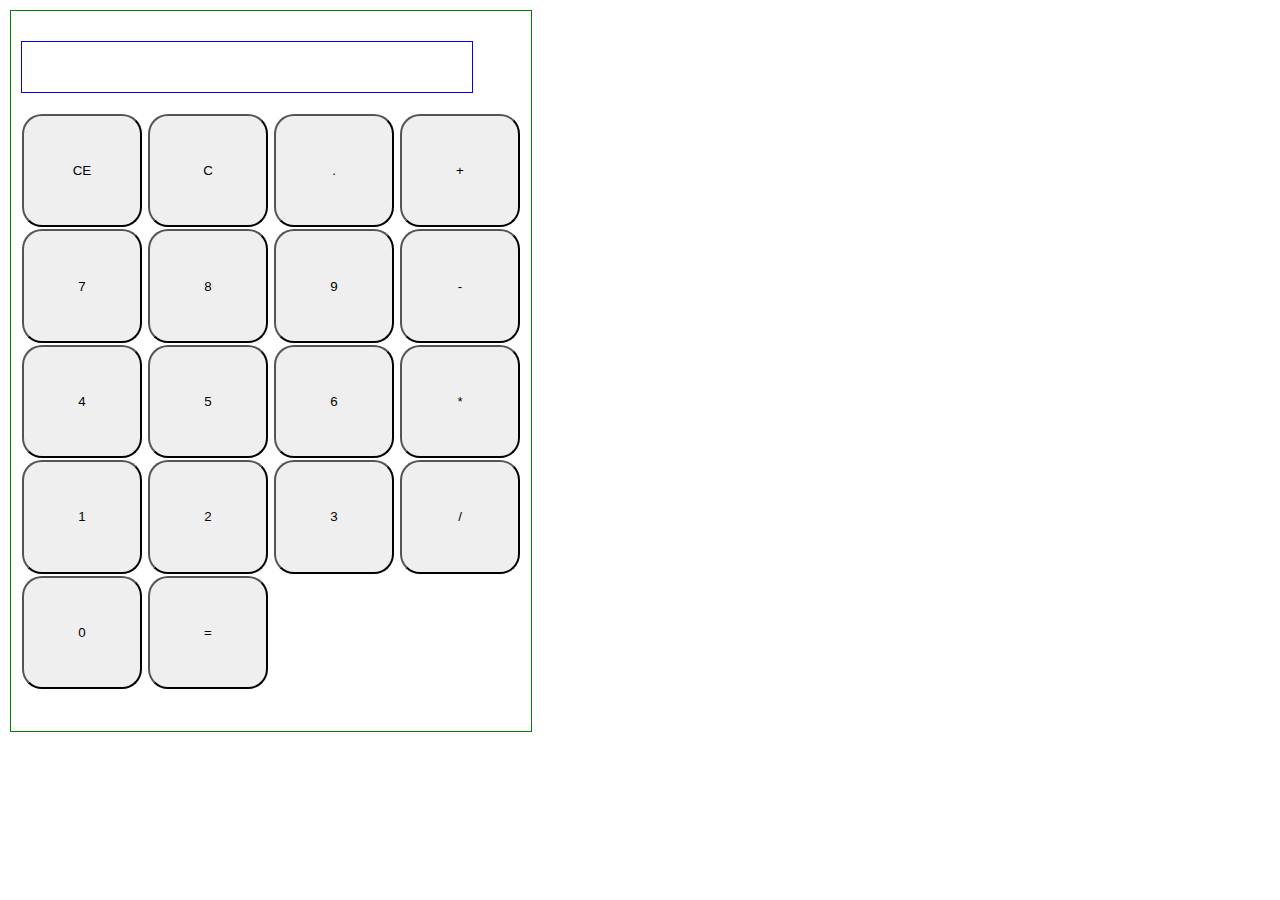
==== calculator/index.html @ 4e82e8b1 "fix text field allowed symbols" ====
<!DOCTYPE html>
<html lang="en">
<head>
    <meta charset="UTF-8">
    <meta name="viewport" content="width=device-width, initial-scale=1.0">
    <meta http-equiv="X-UA-Compatible" content="ie=edge">
    <title>Calculator</title>
    <link rel="stylesheet" href="css/main.css">
</head>
<body>
    <div id="calculator">
        <form action="index.html">
            <input type="text" name="screen" id="screen" onkeypress="return /[+-/*()]-?|[0-9]/i.test(event.key)" autocomplete="off">
        </form>
        <!--<div id="screen"></div>-->
        <div id="buttons">
            <button id="clearEntry" value="CE">CE</button>
            <button id="clear" value="C">C</button>
            <button id="point" value=".">.</button>
            <button id="plus" value="+">+</button>
            <button id="seven" value="7">7</button>
            <button id="eight" value="8">8</button>
            <button id="nine" value="9">9</button>
            <button id="minus" value="-">-</button>
            <button id="four" value="4">4</button>
            <button id="five" value="5">5</button>
            <button id="six" value="6">6</button>
            <button id="multiply" value="*">*</button>
            <button id="one" value="1">1</button>
            <button id="two" value="2">2</button>
            <button id="three" value="3">3</button>
            <button id="divide" value="/">/</button>
            <button id="zero" value="0">0</button>
            <button id="equal" value="=">=</button>
        </div>
    </div>

    <script src="js/main.js"></script>
</body>
</html>
---- calculator/css/main.css ----
* {
    margin: 0;
    padding: 0;
}

#calculator {
    margin: 10px;
    width: 500px;
    height: 700px;
    border: 1px solid green;
    padding: 10px;

}

#screen {
    width: 90%;
    height: 50px;
    margin: 20px auto;
    border: 1px solid blue;
}
#buttons {
    height: 100%;
    width: 100%
}

button { 
    width: 24%;
    height: 16.2%;
    border-radius: 20px;
    outline: none;
    margin: 1px;
}
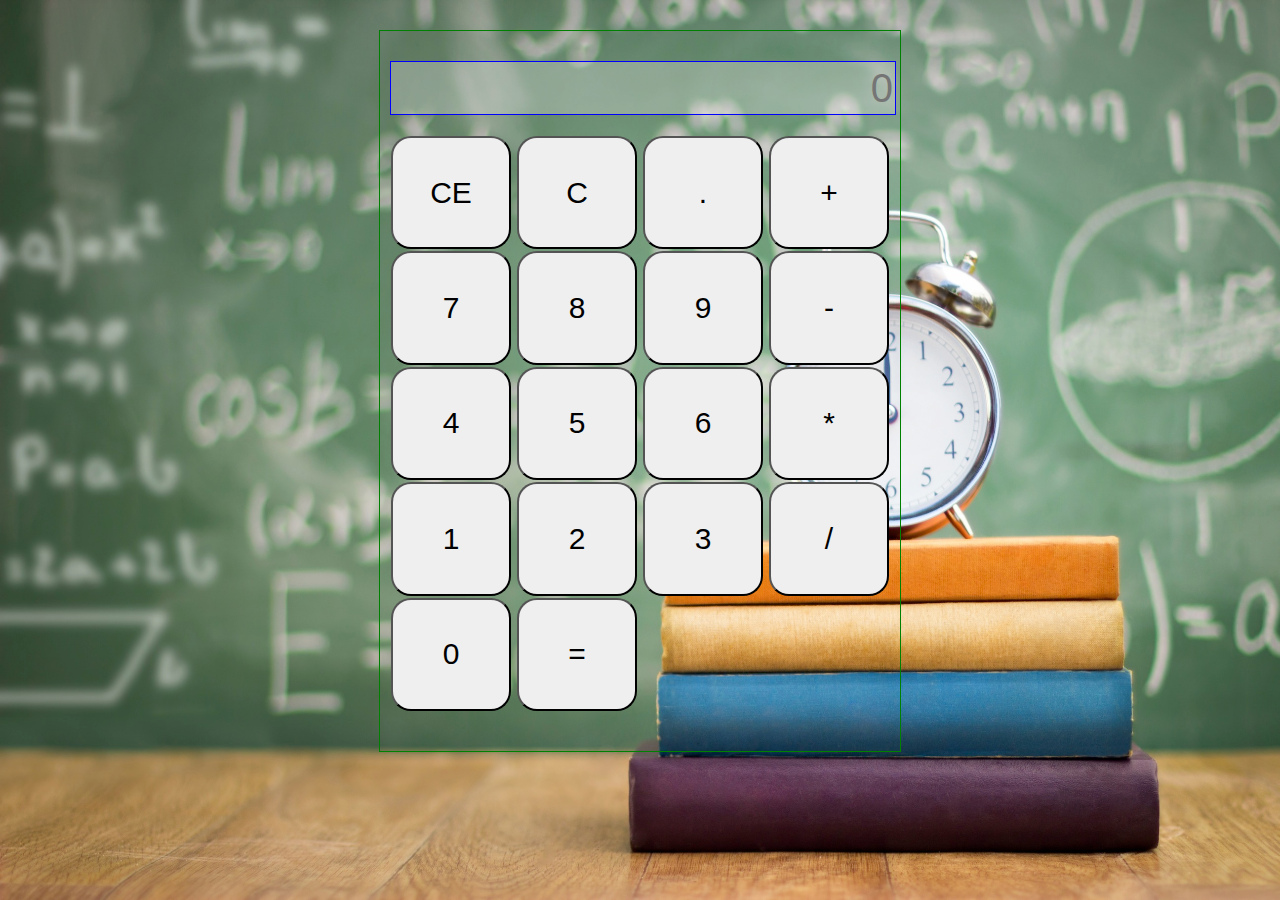
==== commit 364e73ea: "upload calculator functionalities" ====
--- a/calculator/index.html
+++ b/calculator/index.html
@@ -8,31 +8,34 @@
     <link rel="stylesheet" href="css/main.css">
 </head>
 <body>
-    <div id="calculator">
-        <form action="index.html">
-            <input type="text" name="screen" id="screen" onkeypress="return /[+-/*()]-?|[0-9]/i.test(event.key)" autocomplete="off">
-        </form>
-        <!--<div id="screen"></div>-->
-        <div id="buttons">
-            <button id="clearEntry" value="CE">CE</button>
-            <button id="clear" value="C">C</button>
-            <button id="point" value=".">.</button>
-            <button id="plus" value="+">+</button>
-            <button id="seven" value="7">7</button>
-            <button id="eight" value="8">8</button>
-            <button id="nine" value="9">9</button>
-            <button id="minus" value="-">-</button>
-            <button id="four" value="4">4</button>
-            <button id="five" value="5">5</button>
-            <button id="six" value="6">6</button>
-            <button id="multiply" value="*">*</button>
-            <button id="one" value="1">1</button>
-            <button id="two" value="2">2</button>
-            <button id="three" value="3">3</button>
-            <button id="divide" value="/">/</button>
-            <button id="zero" value="0">0</button>
-            <button id="equal" value="=">=</button>
-        </div>
+    <div id="wrapper">
+        <div id="calculator">
+                <form action="index.html" onsubmit="return false;">
+                    <input type="text" name="screen" id="screen" placeholder='0' autocomplete="off" disabled>
+                </form>
+                <!--<div id="screen"></div>-->
+                <div id="buttons">
+                    <button id="clearEntry" value="CE">CE</button>
+                    <button id="clear" value="C">C</button>
+                    <button id="point" value=".">.</button>
+                    <button id="plus" value="+">+</button>
+                    <button id="seven" value="7">7</button>
+                    <button id="eight" value="8">8</button>
+                    <button id="nine" value="9">9</button>
+                    <button id="minus" value="-">-</button>
+                    <button id="four" value="4">4</button>
+                    <button id="five" value="5">5</button>
+                    <button id="six" value="6">6</button>
+                    <button id="multiply" value="*">*</button>
+                    <button id="one" value="1">1</button>
+                    <button id="two" value="2">2</button>
+                    <button id="three" value="3">3</button>
+                    <button id="divide" value="/">/</button>
+                    <button id="zero" value="0">0</button>
+                    <button id="equal" value="=">=</button>
+                </div>
+                <div id="logs"></div>
+            </div>
     </div>
 
     <script src="js/main.js"></script>
--- a/calculator/css/main.css
+++ b/calculator/css/main.css
@@ -1,22 +1,29 @@
-* {
+body {
+    background-image: url('../images/background.jpg');
+    background-size: 100% 100%;
+    background-attachment: fixed;
     margin: 0;
     padding: 0;
 }
 
 #calculator {
-    margin: 10px;
+    position: relative;
+    margin: 30px auto;
     width: 500px;
     height: 700px;
     border: 1px solid green;
     padding: 10px;
-
+    background: inherit;
 }
 
 #screen {
-    width: 90%;
+    width: 100%;
     height: 50px;
     margin: 20px auto;
     border: 1px solid blue;
+    font-size: 40px;
+    text-align: right;
+    caret-color: transparent !important;
 }
 #buttons {
     height: 100%;
@@ -29,4 +36,43 @@
     border-radius: 20px;
     outline: none;
     margin: 1px;
-}+    font-size: 30px;
+}
+
+/*.blurred-box{
+                    position: relative;
+  width: 250px;
+  height: 350px;
+  top: calc(50% - 175px);
+  left: calc(50% - 125px);
+                    background: inherit;
+  border-radius: 2px;
+  overflow: hidden;
+}
+
+.blurred-box:after{
+ content: '';
+ width: 300px;
+ height: 300px;
+ background: inherit; 
+ position: absolute;
+ left: -25px;
+ left position
+ right: 0;
+ top: -25px;  
+ top position 
+ bottom: 0;
+ box-shadow: inset 0 0 0 200px rgba(255,255,255,0.05);
+ filter: blur(10px);
+} 
+.user-login-box{
+  position: relative;
+  margin-top: 50px;
+  text-align: center;
+  z-index: 1;
+}
+.user-login-box > *{
+  display: inline-block;
+  width: 200px;
+}
+*/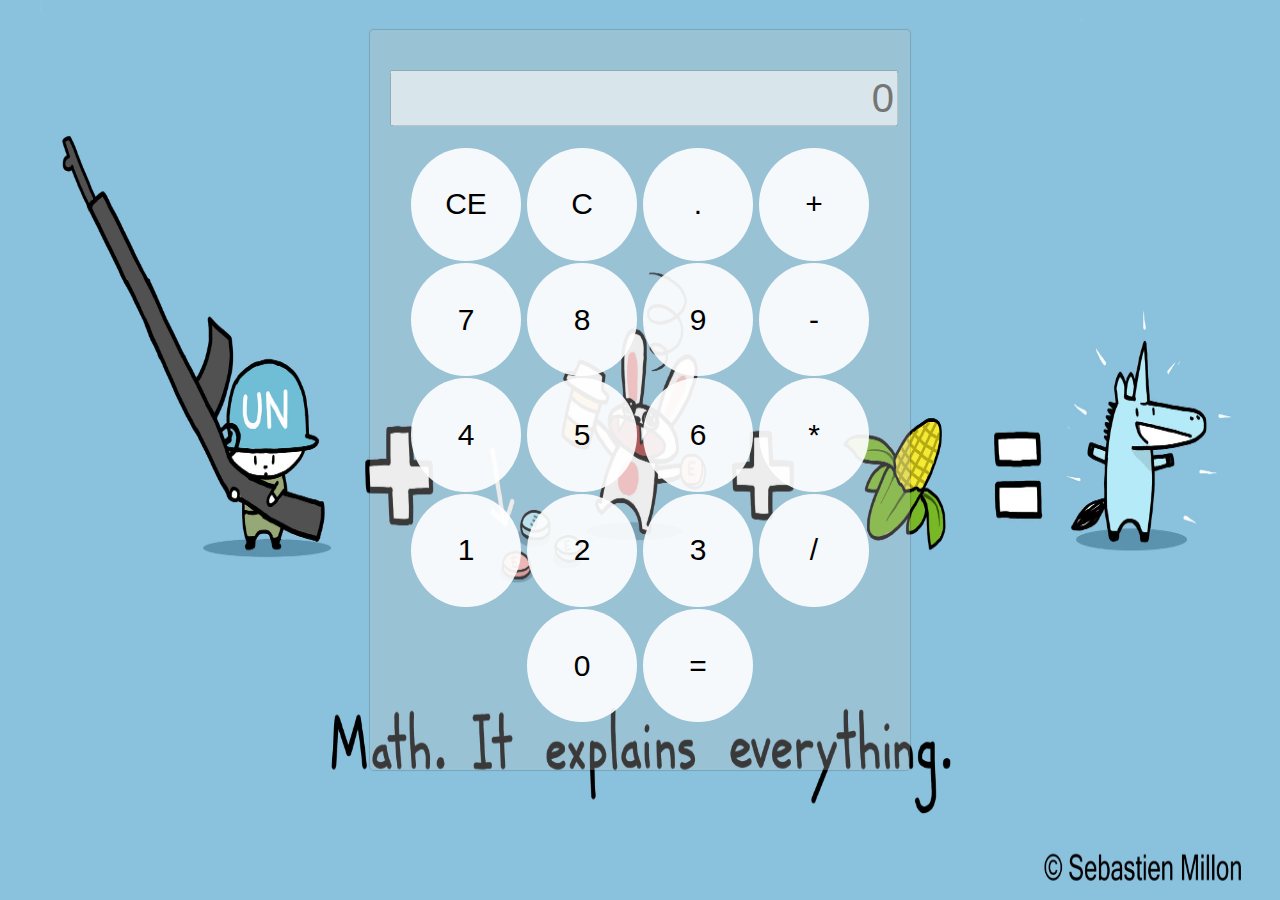
==== commit 46de8425: "upload latest funcionalities" ====
--- a/calculator/index.html
+++ b/calculator/index.html
@@ -6,6 +6,7 @@
     <meta http-equiv="X-UA-Compatible" content="ie=edge">
     <title>Calculator</title>
     <link rel="stylesheet" href="css/main.css">
+    <link rel="stylesheet" href="css/font-monserrat.css">
 </head>
 <body>
     <div id="wrapper">
@@ -37,7 +38,6 @@
                 <div id="logs"></div>
             </div>
     </div>
-
     <script src="js/main.js"></script>
 </body>
 </html>--- a/calculator/css/main.css
+++ b/calculator/css/main.css
@@ -5,22 +5,49 @@
     margin: 0;
     padding: 0;
 }
-
-#calculator {
+#wrapper {
+    margin: 30px auto;
+    text-align: center;
+    color: #FFF;
+    font-weight: bold;
+    text-shadow: 0px 1px 2px rgba(0,0,0,0.25);
+    line-height: 5em;
+    padding: 20px;
     position: relative;
-    margin: 30px auto;
+    height: 5em;
     width: 500px;
     height: 700px;
-    border: 1px solid green;
-    padding: 10px;
-    background: inherit;
+    background: rgba(194, 194, 194, 0.295);
+    box-shadow: 0px 0px 1px 1px rgba(0,0,0,0.15);
+    border-radius: 4px;
+    -webkit-border-radius: 4px;
+    transition: all .3s ease-in-out;
+    -webkit-transition: all .3s ease-in-out;
+    -moz-transition: all .3s ease-in-out;
+    -o-transition: all .3s ease-in-out;
+}
+#wrapper:before {
+    content: '';
+    position: absolute;
+    z-index: -1;
+    height: 100%;
+    top: 0; right: 0; left: 0;
+    filter: blur(2px);
+    -webkit-filter: blur(15px);
+    -moz-filter: blur(15px);
+    -o-filter: blur(15px);
+    -ms-filter: blur(15px);
+}
+#calculator {
+    width: 100%;
+    height: 100%;
+    /*filter: blur(10px); */
 }
 
 #screen {
     width: 100%;
     height: 50px;
     margin: 20px auto;
-    border: 1px solid blue;
     font-size: 40px;
     text-align: right;
     caret-color: transparent !important;
@@ -31,48 +58,27 @@
 }
 
 button { 
-    width: 24%;
+    width: 22%;
     height: 16.2%;
-    border-radius: 20px;
+    border-radius: 50%;
+    background: rgba(255, 255, 255, 0.904);
     outline: none;
     margin: 1px;
     font-size: 30px;
+    border:none;
+}
+button:hover {
+    border: 1px solid #ccc;
+    transition: all 2s ease-in-out;
+    -webkit-transition: all 2s ease-in-out;
+    -moz-transition: all 2s ease-in-out;
+    -o-transition: all 2s ease-in-out;
 }
 
-/*.blurred-box{
-                    position: relative;
-  width: 250px;
-  height: 350px;
-  top: calc(50% - 175px);
-  left: calc(50% - 125px);
-                    background: inherit;
-  border-radius: 2px;
-  overflow: hidden;
-}
+button:active {
+    -webkit-transform: scale(0.9);
+    -moz-transform: scale(0.9);
+    -ms-transform: scale(0.9);
+    -o-transform: scale(0.9);
+  }
 
-.blurred-box:after{
- content: '';
- width: 300px;
- height: 300px;
- background: inherit; 
- position: absolute;
- left: -25px;
- left position
- right: 0;
- top: -25px;  
- top position 
- bottom: 0;
- box-shadow: inset 0 0 0 200px rgba(255,255,255,0.05);
- filter: blur(10px);
-} 
-.user-login-box{
-  position: relative;
-  margin-top: 50px;
-  text-align: center;
-  z-index: 1;
-}
-.user-login-box > *{
-  display: inline-block;
-  width: 200px;
-}
-*/--- a/calculator/css/font-monserrat.css
+++ b/calculator/css/font-monserrat.css
@@ -0,0 +1,40 @@
+/* cyrillic-ext */
+@font-face {
+  font-family: 'Montserrat';
+  font-style: normal;
+  font-weight: 400;
+  src: local('Montserrat Regular'), local('Montserrat-Regular'), url(https://fonts.gstatic.com/s/montserrat/v12/JTUSjIg1_i6t8kCHKm459WRhyzbi.woff2) format('woff2');
+  unicode-range: U+0460-052F, U+1C80-1C88, U+20B4, U+2DE0-2DFF, U+A640-A69F, U+FE2E-FE2F;
+}
+/* cyrillic */
+@font-face {
+  font-family: 'Montserrat';
+  font-style: normal;
+  font-weight: 400;
+  src: local('Montserrat Regular'), local('Montserrat-Regular'), url(https://fonts.gstatic.com/s/montserrat/v12/JTUSjIg1_i6t8kCHKm459W1hyzbi.woff2) format('woff2');
+  unicode-range: U+0400-045F, U+0490-0491, U+04B0-04B1, U+2116;
+}
+/* vietnamese */
+@font-face {
+  font-family: 'Montserrat';
+  font-style: normal;
+  font-weight: 400;
+  src: local('Montserrat Regular'), local('Montserrat-Regular'), url(https://fonts.gstatic.com/s/montserrat/v12/JTUSjIg1_i6t8kCHKm459WZhyzbi.woff2) format('woff2');
+  unicode-range: U+0102-0103, U+0110-0111, U+1EA0-1EF9, U+20AB;
+}
+/* latin-ext */
+@font-face {
+  font-family: 'Montserrat';
+  font-style: normal;
+  font-weight: 400;
+  src: local('Montserrat Regular'), local('Montserrat-Regular'), url(https://fonts.gstatic.com/s/montserrat/v12/JTUSjIg1_i6t8kCHKm459Wdhyzbi.woff2) format('woff2');
+  unicode-range: U+0100-024F, U+0259, U+1E00-1EFF, U+2020, U+20A0-20AB, U+20AD-20CF, U+2113, U+2C60-2C7F, U+A720-A7FF;
+}
+/* latin */
+@font-face {
+  font-family: 'Montserrat';
+  font-style: normal;
+  font-weight: 400;
+  src: local('Montserrat Regular'), local('Montserrat-Regular'), url(https://fonts.gstatic.com/s/montserrat/v12/JTUSjIg1_i6t8kCHKm459Wlhyw.woff2) format('woff2');
+  unicode-range: U+0000-00FF, U+0131, U+0152-0153, U+02BB-02BC, U+02C6, U+02DA, U+02DC, U+2000-206F, U+2074, U+20AC, U+2122, U+2191, U+2193, U+2212, U+2215, U+FEFF, U+FFFD;
+}
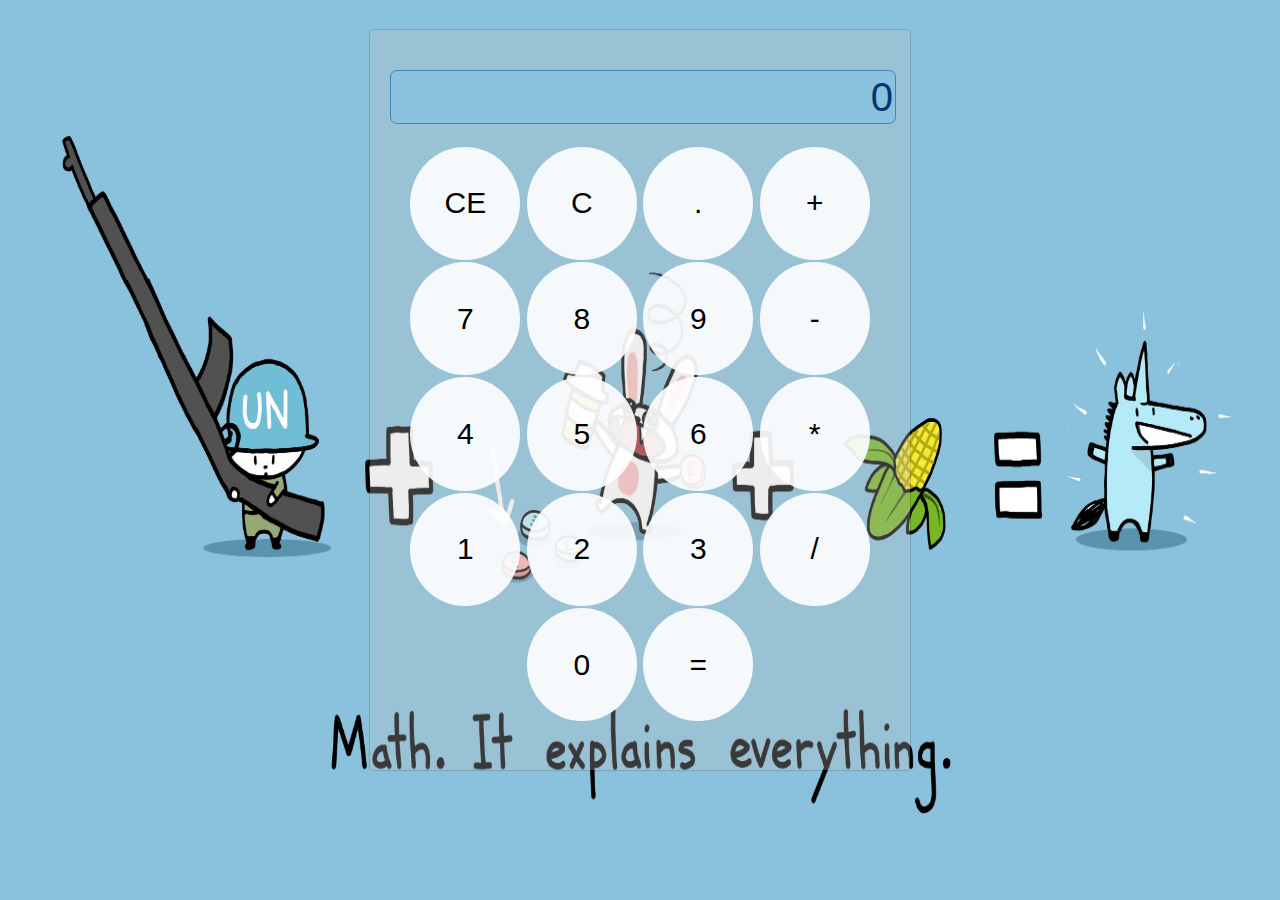
==== commit dcede5d4: "some bugs fixed" ====
--- a/calculator/index.html
+++ b/calculator/index.html
@@ -6,13 +6,12 @@
     <meta http-equiv="X-UA-Compatible" content="ie=edge">
     <title>Calculator</title>
     <link rel="stylesheet" href="css/main.css">
-    <link rel="stylesheet" href="css/font-monserrat.css">
 </head>
 <body>
     <div id="wrapper">
         <div id="calculator">
                 <form action="index.html" onsubmit="return false;">
-                    <input type="text" name="screen" id="screen" placeholder='0' autocomplete="off" disabled>
+                    <input type="text" name="screen" id="screen" placeholder="0" autocomplete="off" disabled>
                 </form>
                 <!--<div id="screen"></div>-->
                 <div id="buttons">
@@ -35,7 +34,7 @@
                     <button id="zero" value="0">0</button>
                     <button id="equal" value="=">=</button>
                 </div>
-                <div id="logs"></div>
+                <div id="notifications"></div>
             </div>
     </div>
     <script src="js/main.js"></script>
--- a/calculator/css/main.css
+++ b/calculator/css/main.css
@@ -1,3 +1,8 @@
+
+::placeholder { /* Chrome, Firefox, Opera, Safari 10.1+ */
+    opacity: 1; /* Firefox */
+    color:rgb(0, 54, 116);
+}
 body {
     background-image: url('../images/background.jpg');
     background-size: 100% 100%;
@@ -6,6 +11,7 @@
     padding: 0;
 }
 #wrapper {
+    font-family: 'Helvetica';
     margin: 30px auto;
     text-align: center;
     color: #FFF;
@@ -20,11 +26,6 @@
     background: rgba(194, 194, 194, 0.295);
     box-shadow: 0px 0px 1px 1px rgba(0,0,0,0.15);
     border-radius: 4px;
-    -webkit-border-radius: 4px;
-    transition: all .3s ease-in-out;
-    -webkit-transition: all .3s ease-in-out;
-    -moz-transition: all .3s ease-in-out;
-    -o-transition: all .3s ease-in-out;
 }
 #wrapper:before {
     content: '';
@@ -50,7 +51,11 @@
     margin: 20px auto;
     font-size: 40px;
     text-align: right;
+    background-color: #8AC2DD;
     caret-color: transparent !important;
+    border: 1px solid steelblue;
+    border-radius: 7px;
+    color:rgb(0, 54, 116);
 }
 #buttons {
     height: 100%;
@@ -66,19 +71,20 @@
     margin: 1px;
     font-size: 30px;
     border:none;
+    text-shadow: 9px #ddd;
 }
 button:hover {
-    border: 1px solid #ccc;
-    transition: all 2s ease-in-out;
-    -webkit-transition: all 2s ease-in-out;
-    -moz-transition: all 2s ease-in-out;
-    -o-transition: all 2s ease-in-out;
+    border: 2px solid #eee;
+    -webkit-transition: width 2s; /* Safari */
+    transition: width 2s;
+    -webkit-transform: scale(0.95);
+    -moz-transform: scale(0.95);
+    -ms-transform: scale(0.95);
+    -o-transform: scale(0.95);
 }
-
-button:active {
-    -webkit-transform: scale(0.9);
-    -moz-transform: scale(0.9);
-    -ms-transform: scale(0.9);
-    -o-transform: scale(0.9);
-  }
-
+.notification {
+    background: rgba(255, 197, 39, 0.781);
+    padding: 10px;
+    border-radius: 10px;
+    font-size: 20px;
+}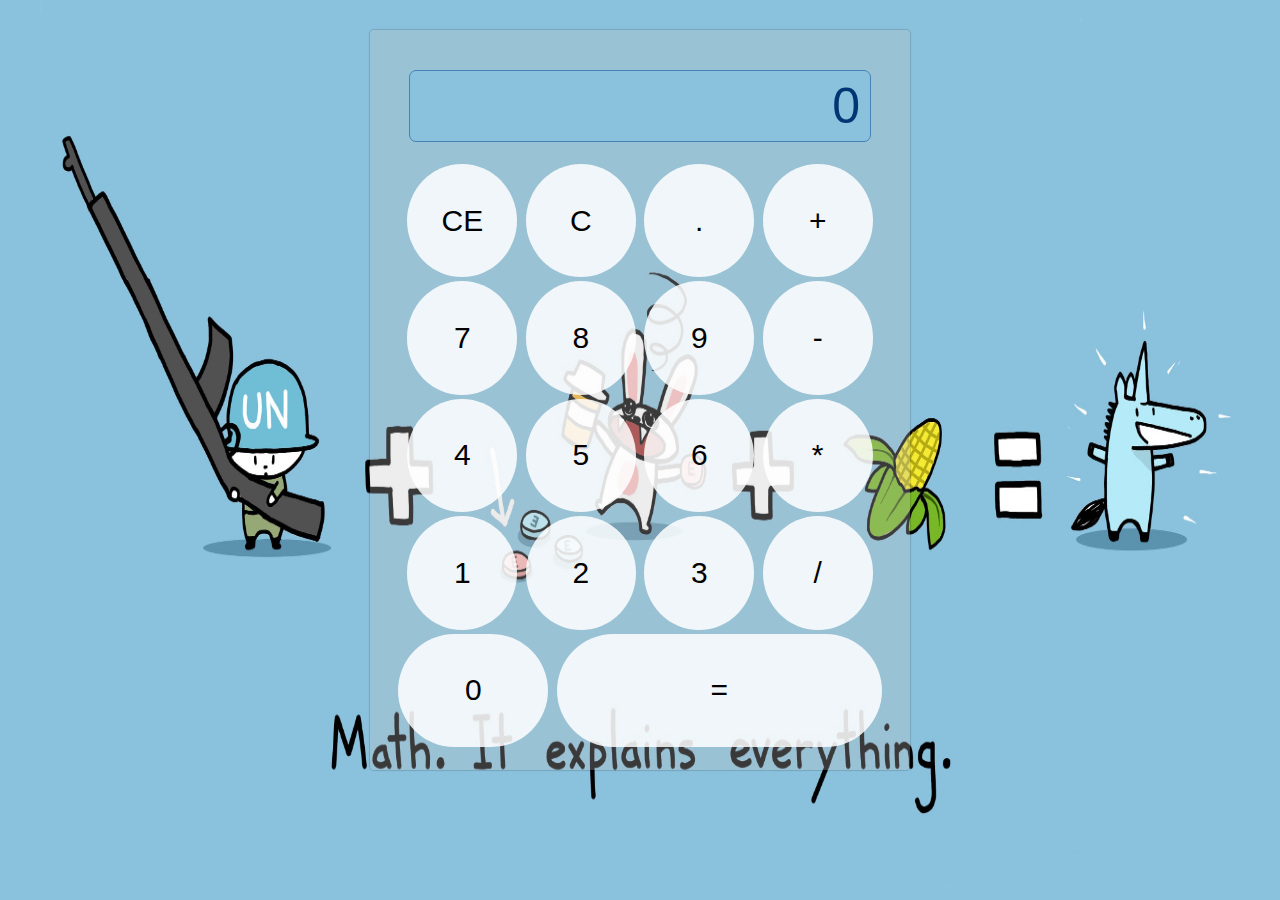
==== commit ff7e6919: "optimizaiton p3" ====
--- a/calculator/index.html
+++ b/calculator/index.html
@@ -15,8 +15,8 @@
                 </form>
                 <!--<div id="screen"></div>-->
                 <div id="buttons">
-                    <button id="clearEntry" value="CE">CE</button>
-                    <button id="clear" value="C">C</button>
+                    <button id="clearEntry" >CE</button>
+                    <button id="clear" >C</button>
                     <button id="point" value=".">.</button>
                     <button id="plus" value="+">+</button>
                     <button id="seven" value="7">7</button>
@@ -31,11 +31,11 @@
                     <button id="two" value="2">2</button>
                     <button id="three" value="3">3</button>
                     <button id="divide" value="/">/</button>
-                    <button id="zero" value="0">0</button>
-                    <button id="equal" value="=">=</button>
+                    <button id="zero" value="0" style='width: 30%; border-radius: 60px;'>0</button>
+                    <button id="equal" style='width: 65%; border-radius: 60px;'>=</button>
                 </div>
-                <div id="notifications"></div>
             </div>
+            <div id="notifications"></div>
     </div>
     <script src="js/main.js"></script>
 </body>
--- a/calculator/css/main.css
+++ b/calculator/css/main.css
@@ -1,6 +1,6 @@
 
-::placeholder { /* Chrome, Firefox, Opera, Safari 10.1+ */
-    opacity: 1; /* Firefox */
+::placeholder {
+    opacity: 1; 
     color:rgb(0, 54, 116);
 }
 body {
@@ -14,48 +14,30 @@
     font-family: 'Helvetica';
     margin: 30px auto;
     text-align: center;
-    color: #FFF;
-    font-weight: bold;
-    text-shadow: 0px 1px 2px rgba(0,0,0,0.25);
-    line-height: 5em;
     padding: 20px;
-    position: relative;
-    height: 5em;
     width: 500px;
     height: 700px;
     background: rgba(194, 194, 194, 0.295);
     box-shadow: 0px 0px 1px 1px rgba(0,0,0,0.15);
     border-radius: 4px;
 }
-#wrapper:before {
-    content: '';
-    position: absolute;
-    z-index: -1;
-    height: 100%;
-    top: 0; right: 0; left: 0;
-    filter: blur(2px);
-    -webkit-filter: blur(15px);
-    -moz-filter: blur(15px);
-    -o-filter: blur(15px);
-    -ms-filter: blur(15px);
-}
 #calculator {
     width: 100%;
     height: 100%;
-    /*filter: blur(10px); */
 }
 
 #screen {
-    width: 100%;
+    width: 88%;
     height: 50px;
     margin: 20px auto;
-    font-size: 40px;
+    font-size: 50px;
     text-align: right;
     background-color: #8AC2DD;
     caret-color: transparent !important;
     border: 1px solid steelblue;
     border-radius: 7px;
     color:rgb(0, 54, 116);
+    padding: 10px;
 }
 #buttons {
     height: 100%;
@@ -66,25 +48,40 @@
     width: 22%;
     height: 16.2%;
     border-radius: 50%;
-    background: rgba(255, 255, 255, 0.904);
+    background: rgba(255, 255, 255, 0.849);
     outline: none;
-    margin: 1px;
+    margin: 2px;
     font-size: 30px;
     border:none;
-    text-shadow: 9px #ddd;
+    text-shadow: 9px #000;
 }
 button:hover {
-    border: 2px solid #eee;
-    -webkit-transition: width 2s; /* Safari */
-    transition: width 2s;
-    -webkit-transform: scale(0.95);
-    -moz-transform: scale(0.95);
-    -ms-transform: scale(0.95);
-    -o-transform: scale(0.95);
+    border: 1px solid steelblue;
+    transition-property: initial;
+    transition-duration: 0.3s;
 }
 .notification {
-    background: rgba(255, 197, 39, 0.781);
-    padding: 10px;
+    background: rgba(255, 187, 0, 0.87);
+    padding: 20px;
     border-radius: 10px;
     font-size: 20px;
-}+    color: rgb(88, 65, 0); 
+    margin-top: 30px;
+}
+@keyframes shake {
+    10%, 90% {
+      transform: translate3d(-1px, 0, 0);
+    }
+    
+    20%, 80% {
+      transform: translate3d(2px, 0, 0);
+    }
+  
+    30%, 50%, 70% {
+      transform: translate3d(-4px, 0, 0);
+    }
+  
+    40%, 60% {
+      transform: translate3d(4px, 0, 0);
+    }
+  }